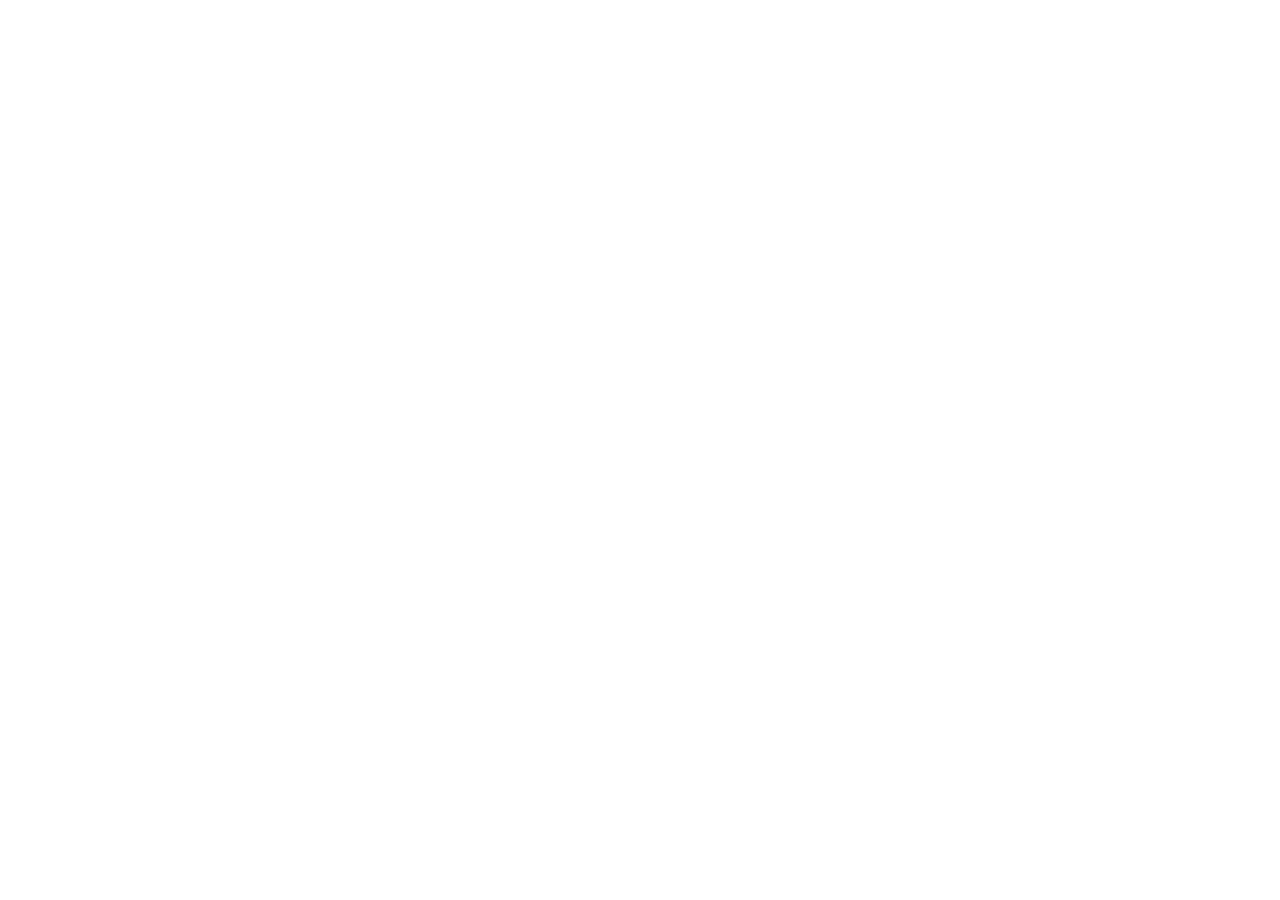
==== index.html @ 1a31834a "preparando global css" ====
<!doctype html>
<html lang="pt-BR">
  <head>
    <link rel="preconnect" href="https://fonts.googleapis.com" />
    <link rel="preconnect" href="https://fonts.gstatic.com" crossorigin />
    <meta charset="UTF-8" />
    <meta name="viewport" content="width=device-width, initial-scale=1.0" />
    <title>Estrelas do amanhã</title>
    <link rel="stylesheet" href="styles/index.css" />
    <link
      href="https://fonts.googleapis.com/css2?family=Archivo:ital,wght@0,100..900;1,100..900&family=Poppins&family=Roboto+Condensed:ital,wght@0,100..900;1,100..900&display=swap"
      rel="stylesheet"
    />
  </head>
  <body>
    
  </body>
</html>
---- styles/index.css ----
@import url(global.css);
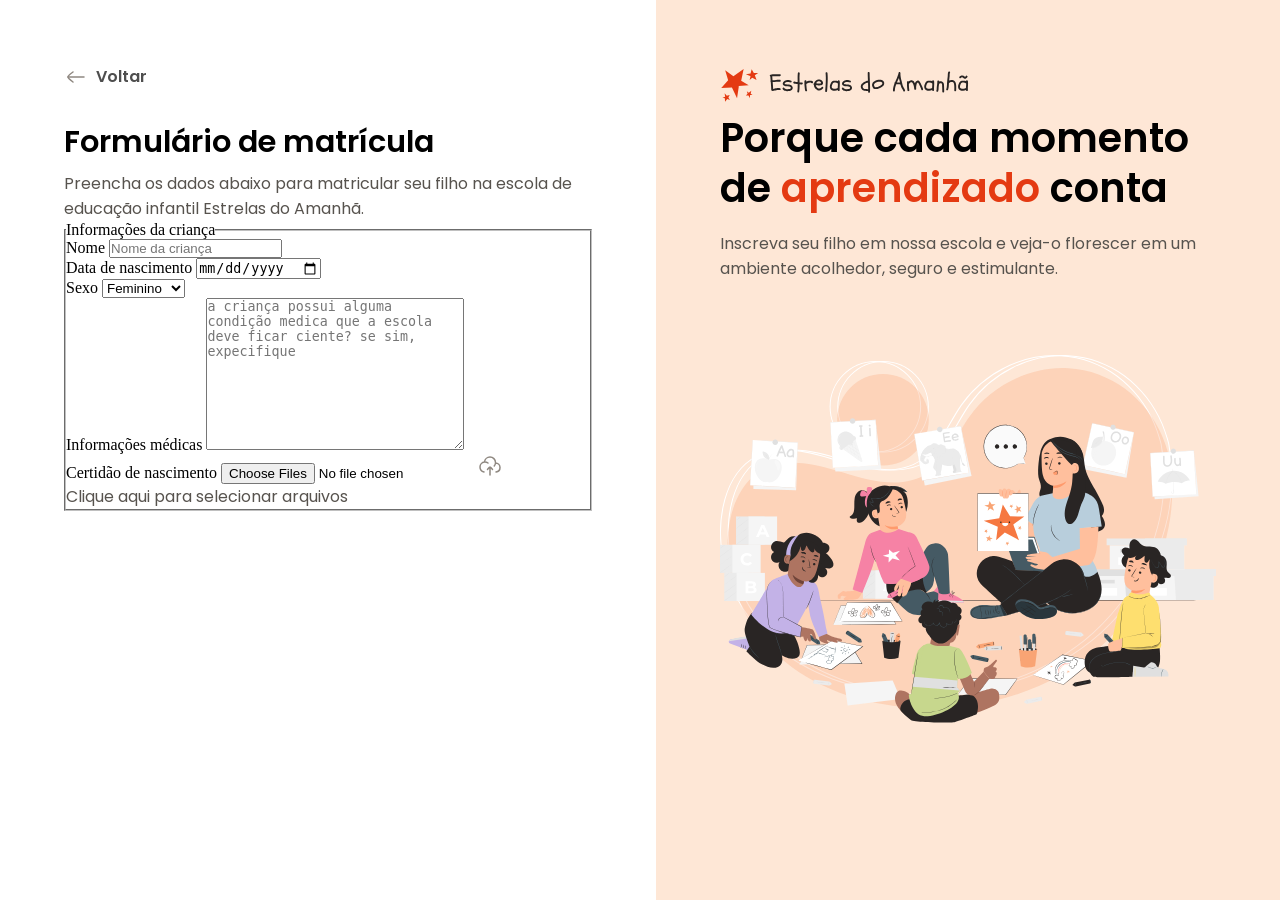
==== commit 5dfe55d1: "Iniciando formulario" ====
--- a/index.html
+++ b/index.html
@@ -13,6 +13,87 @@
     />
   </head>
   <body>
-    
+    <div id="app">
+      <main>
+        <div class="main-container">
+          <div class="back">
+            <img src="pictures/icons/arrow-left-02.svg" alt="" />
+            <span>Voltar</span>
+          </div>
+
+          <h1>Formulário de matrícula</h1>
+          <p>
+            Preencha os dados abaixo para matricular seu filho na escola de
+            educação infantil Estrelas do Amanhã.
+          </p>
+
+          <form action="" method="post" enctype="multipart/form-data">
+            <fieldset>
+              <legend>Informações da criança</legend>
+
+              <div class="input-wrapper">
+                <label for="nome">Nome</label>
+                <input
+                  type="text"
+                  id="nome"
+                  name="nome"
+                  placeholder="Nome da criança"
+                />
+              </div>
+
+              <div class="input-wrapper">
+                <label for="nome">Data de nascimento</label>
+                <input type="date" id="nome" name="nome" lang="pt-BR" />
+              </div>
+
+              <div class="select-wrapper">
+                <label for="nome">Sexo</label>
+                <select name="sexo" id="sexo">
+                  <option value="feminino">Feminino</option>
+                  <option value="masculino">Masculino</option>
+                </select>
+              </div>
+
+              <div class="textarea-wrapper">
+                <label for="nome">Informações médicas</label>
+                <textarea
+                  name="info-medic"
+                  id="info-medic"
+                  maxlength="900"
+                  cols="30"
+                  rows="10"
+                  placeholder="a criança possui alguma condição medica que a escola deve ficar ciente? se sim, expecifique"
+                ></textarea>
+              </div>
+
+              <div class="file-wrapper">
+                <label for="nome">Certidão de nascimento</label>
+                <input type="file" id="nome" name="nome" multiple />
+                <img
+                  src="pictures/icons/cloud-upload.svg"
+                  alt=""
+                  title="Clique aqui para enviar!"
+                />
+                <p>Clique aqui para selecionar arquivos</p>
+              </div>
+            </fieldset>
+          </form>
+        </div>
+      </main>
+
+      <aside>
+        <div class="aside-container">
+          <header>
+            <img src="pictures/logo.svg" alt="" id="logo" />
+            <h2>Porque cada momento de <span>aprendizado</span> conta</h2>
+            <p>
+              Inscreva seu filho em nossa escola e veja-o florescer em um
+              ambiente acolhedor, seguro e estimulante.
+            </p>
+            <img src="pictures/Illustration.svg" alt="" id="Illustration" />
+          </header>
+        </div>
+      </aside>
+    </div>
   </body>
 </html>
--- a/styles/index.css
+++ b/styles/index.css
@@ -1 +1,2 @@
 @import url(global.css);
+@import url(layout.css);
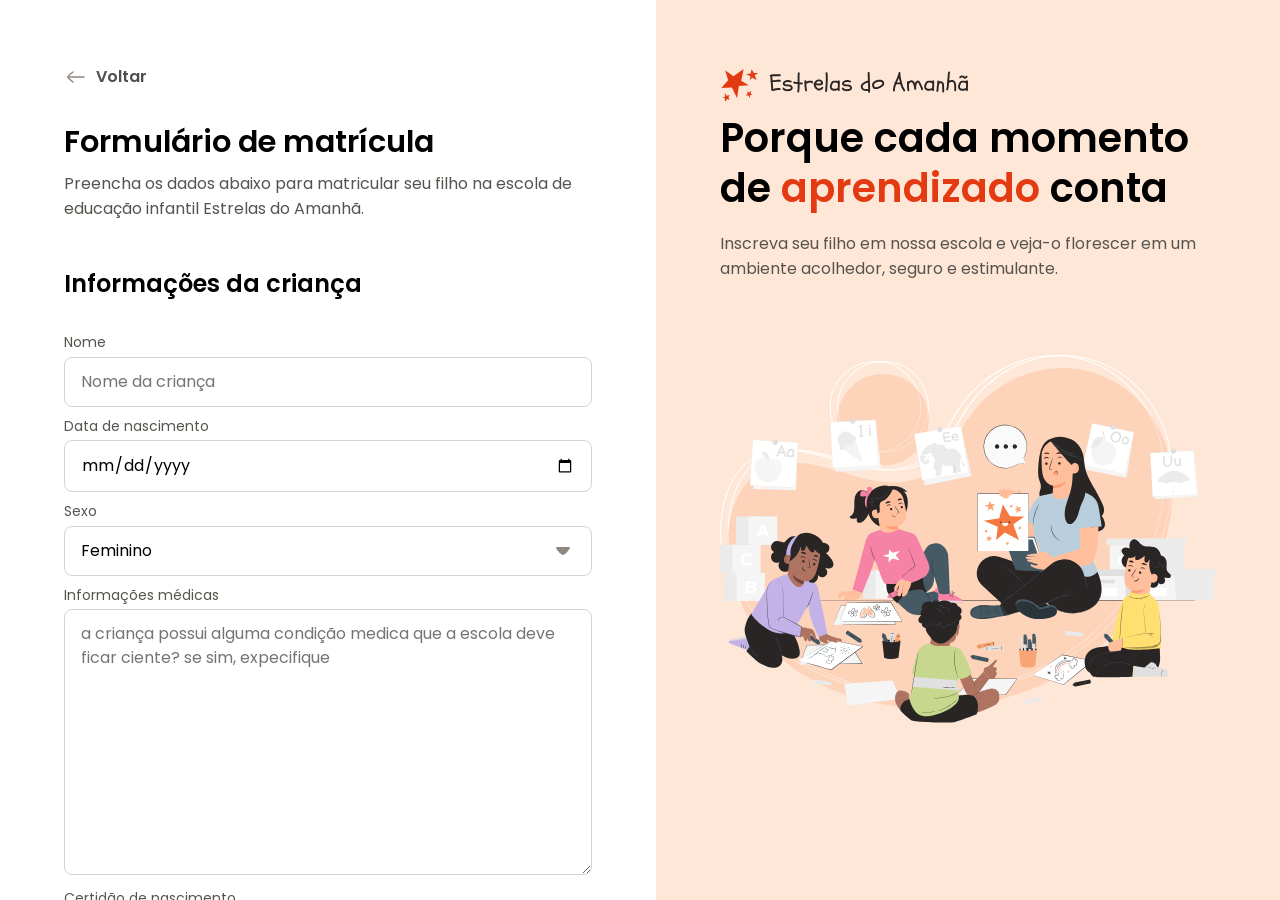
==== commit ad7ec817: "trabalhando na parte de envio de arquivos" ====
--- a/index.html
+++ b/index.html
@@ -68,13 +68,21 @@
 
               <div class="file-wrapper">
                 <label for="nome">Certidão de nascimento</label>
-                <input type="file" id="nome" name="nome" multiple />
-                <img
-                  src="pictures/icons/cloud-upload.svg"
-                  alt=""
-                  title="Clique aqui para enviar!"
-                />
-                <p>Clique aqui para selecionar arquivos</p>
+                <div class="gropzone">
+                  <label
+                    class="upload-css"
+                    for="upload-foto"
+                    title="Clique aqui para enviar!"
+                    >Escolher arquivos</label
+                  >
+                  <input type="file" id="upload-foto" name="nome" multiple />
+                  <img
+                    src="pictures/icons/cloud-upload.svg"
+                    alt=""
+                    title="Clique aqui para enviar!"
+                  />
+                  <p>Clique aqui para selecionar arquivos</p>
+                </div>
               </div>
             </fieldset>
           </form>
--- a/styles/index.css
+++ b/styles/index.css
@@ -1,2 +1,3 @@
 @import url(global.css);
 @import url(layout.css);
+@import url(forms.css);
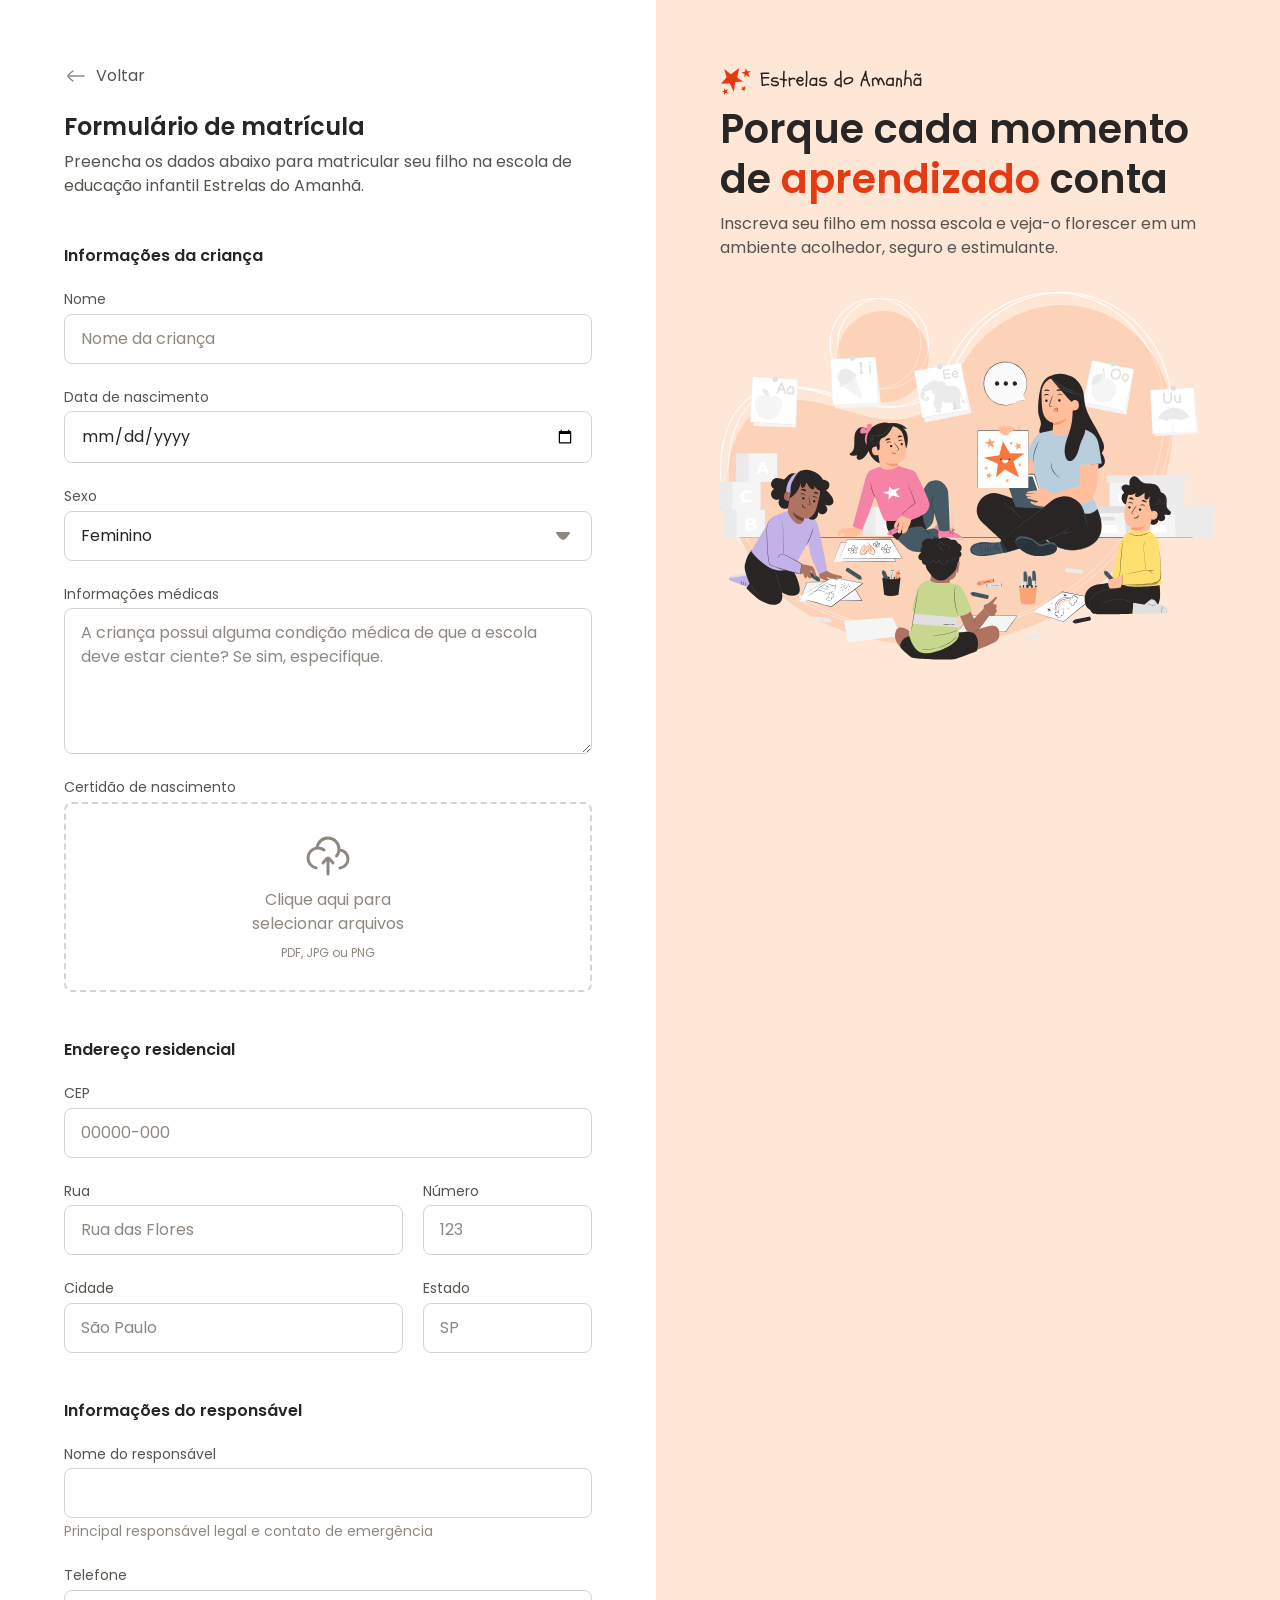
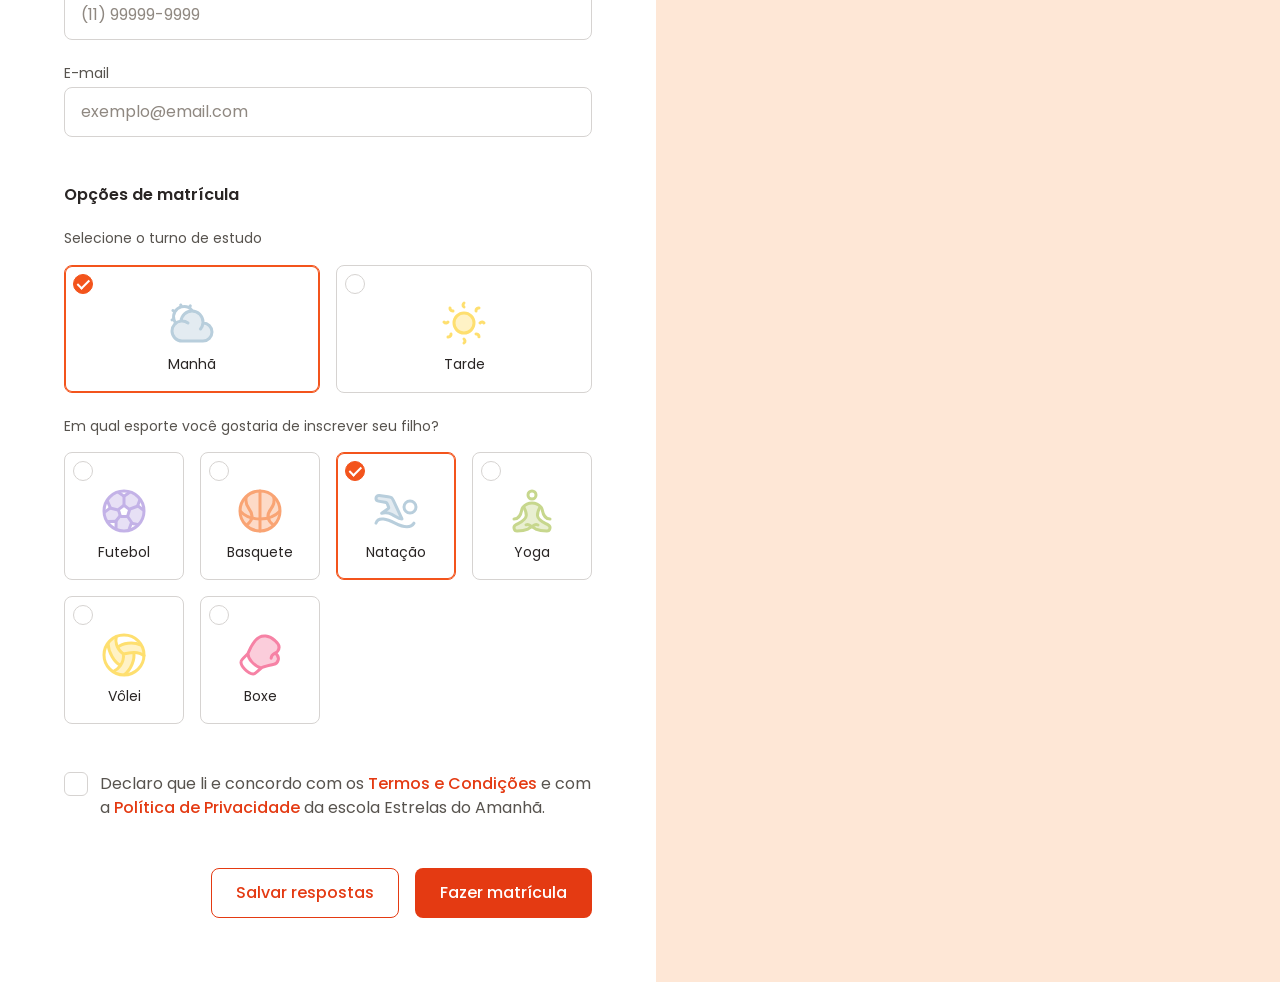
==== commit 6b331a2b: "Conclui formulário de matrícula com opções, termos e layout responsivo" ====
--- a/index.html
+++ b/index.html
@@ -5,21 +5,21 @@
     <link rel="preconnect" href="https://fonts.gstatic.com" crossorigin />
     <meta charset="UTF-8" />
     <meta name="viewport" content="width=device-width, initial-scale=1.0" />
-    <title>Estrelas do amanhã</title>
+    <title>Formulário de matrícula | Estrelas do Amanhã</title>
     <link rel="stylesheet" href="styles/index.css" />
     <link
-      href="https://fonts.googleapis.com/css2?family=Archivo:ital,wght@0,100..900;1,100..900&family=Poppins&family=Roboto+Condensed:ital,wght@0,100..900;1,100..900&display=swap"
+      href="https://fonts.googleapis.com/css2?family=Poppins:wght@400;500;600;700&display=swap"
       rel="stylesheet"
     />
   </head>
   <body>
     <div id="app">
-      <main>
+      <main id="inicio">
         <div class="main-container">
-          <div class="back">
+          <a class="back" href="#apresentacao">
             <img src="pictures/icons/arrow-left-02.svg" alt="" />
             <span>Voltar</span>
-          </div>
+          </a>
 
           <h1>Formulário de matrícula</h1>
           <p>
@@ -27,7 +27,7 @@
             educação infantil Estrelas do Amanhã.
           </p>
 
-          <form action="" method="post" enctype="multipart/form-data">
+          <form id="formulario-matricula" action="" method="post" enctype="multipart/form-data">
             <fieldset>
               <legend>Informações da criança</legend>
 
@@ -38,16 +38,18 @@
                   id="nome"
                   name="nome"
                   placeholder="Nome da criança"
+                  autocomplete="off"
+                  required
                 />
               </div>
 
               <div class="input-wrapper">
-                <label for="nome">Data de nascimento</label>
-                <input type="date" id="nome" name="nome" lang="pt-BR" />
+                <label for="nascimento">Data de nascimento</label>
+                <input type="date" id="nascimento" name="nascimento" required />
               </div>
 
               <div class="select-wrapper">
-                <label for="nome">Sexo</label>
+                <label for="sexo">Sexo</label>
                 <select name="sexo" id="sexo">
                   <option value="feminino">Feminino</option>
                   <option value="masculino">Masculino</option>
@@ -55,53 +57,251 @@
               </div>
 
               <div class="textarea-wrapper">
-                <label for="nome">Informações médicas</label>
+                <label for="info-medic">Informações médicas</label>
                 <textarea
                   name="info-medic"
                   id="info-medic"
                   maxlength="900"
                   cols="30"
-                  rows="10"
-                  placeholder="a criança possui alguma condição medica que a escola deve ficar ciente? se sim, expecifique"
+                  rows="5"
+                  placeholder="A criança possui alguma condição médica de que a escola deve estar ciente? Se sim, especifique."
                 ></textarea>
               </div>
 
               <div class="file-wrapper">
-                <label for="nome">Certidão de nascimento</label>
+                <label for="upload-foto">Certidão de nascimento</label>
                 <div class="gropzone">
-                  <label
-                    class="upload-css"
-                    for="upload-foto"
-                    title="Clique aqui para enviar!"
-                    >Escolher arquivos</label
-                  >
-                  <input type="file" id="upload-foto" name="nome" multiple />
-                  <img
-                    src="pictures/icons/cloud-upload.svg"
-                    alt=""
-                    title="Clique aqui para enviar!"
+                  <input type="file" id="upload-foto" name="certidao" accept=".pdf,.jpg,.jpeg,.png" multiple aria-describedby="upload-ajuda arquivos-selecionados" />
+                  <img src="pictures/icons/cloud-upload.svg" alt="" width="48" height="48" />
+                  <p>Clique aqui para<br />selecionar arquivos</p>
+                  <small id="upload-ajuda">PDF, JPG ou PNG</small>
+                </div>
+                <small id="arquivos-selecionados" role="status"></small>
+              </div>
+            </fieldset>
+
+            <fieldset class="addres">
+              <legend>Endereço residencial</legend>
+              <div class="input-wrapper">
+                <label for="cep">CEP</label>
+                <input type="text" id="cep" name="cep" inputmode="numeric" autocomplete="postal-code" placeholder="00000-000" pattern="[0-9]{5}-?[0-9]{3}" title="Informe oito números, com ou sem hífen." required />
+              </div>
+
+              <div class="flex">
+                <div class="input-wrapper">
+                  <label for="rua">Rua</label>
+                  <input
+                    type="text"
+                    id="rua"
+                    name="rua"
+                    placeholder="Rua das Flores"
+                    autocomplete="address-line1"
+                    required
                   />
-                  <p>Clique aqui para selecionar arquivos</p>
-                </div>
-              </div>
+                </div>
+
+                <div class="input-wrapper">
+                  <label for="numero">Número</label>
+                  <input type="text" id="numero" name="numero" placeholder="123" required />
+                </div>
+              </div>
+              <div class="flex">
+                <div class="input-wrapper">
+                  <label for="cidade">Cidade</label>
+                  <input
+                    type="text"
+                    id="cidade"
+                    name="cidade"
+                    placeholder="São Paulo"
+                    autocomplete="address-level2"
+                    required
+                  />
+                </div>
+
+                <div class="input-wrapper">
+                  <label for="estado">Estado</label>
+                  <input type="text" id="estado" name="estado" autocomplete="address-level1" placeholder="SP" maxlength="2" pattern="[A-Za-z]{2}" title="Informe a sigla do estado com duas letras." required />
+                </div>
+              </div>
+
             </fieldset>
+
+            <fieldset class="guardian">
+              <legend>Informações do responsável</legend>
+
+              <div class="input-wrapper">
+                <label for="guardian">Nome do responsável</label>
+                <input type="text" name="responsavel" id="guardian" autocomplete="name" aria-describedby="responsavel-ajuda" required />
+                <small id="responsavel-ajuda"
+                  >Principal responsável legal e contato de emergência</small
+                >
+              </div>
+
+              <div class="input-wrapper">
+                <label for="telefone">Telefone</label>
+                <input type="tel" name="telefone" id="telefone" autocomplete="tel" placeholder="(11) 99999-9999" pattern="\+?[0-9\(\) .\-]{10,20}" title="Informe um telefone com DDD." required />
+              </div>
+
+              <div class="input-wrapper">
+                <label for="email">E-mail</label>
+                <input type="email" name="email" id="email" autocomplete="email" placeholder="exemplo@email.com" aria-describedby="email-erro" required />
+                <div class="error" id="email-erro">
+                  <img src="pictures/icons/alert-circle.svg" alt="" />
+                  <span>Insira um e-mail válido</span>
+                </div>
+              </div>
+            </fieldset>
+
+            <fieldset class="enroll-options">
+              <legend>Opções de matrícula</legend>
+
+              <fieldset class="option-group">
+                <legend>Selecione o turno de estudo</legend>
+                <div class="radio-wrapper shifts">
+                  <label class="radio-inner" for="morning">
+                    <input type="radio" name="turno" id="morning" value="manha" checked required />
+                    <span class="radio-image" aria-hidden="true"></span>
+                    <img src="pictures/icons/sun-cloud-02.svg" alt="" width="48" height="48" />
+                    <span>Manhã</span>
+                  </label>
+                  <label class="radio-inner" for="afternoon">
+                    <input type="radio" name="turno" id="afternoon" value="tarde" />
+                    <span class="radio-image" aria-hidden="true"></span>
+                    <img src="pictures/icons/sun-02.svg" alt="" width="48" height="48" />
+                    <span>Tarde</span>
+                  </label>
+                </div>
+              </fieldset>
+
+              <fieldset class="option-group">
+                <legend>Em qual esporte você gostaria de inscrever seu filho?</legend>
+                <div class="radio-wrapper sports">
+                  <label class="radio-inner" for="football">
+                    <input type="radio" name="esporte" id="football" value="futebol" required />
+                    <span class="radio-image" aria-hidden="true"></span>
+                    <img src="pictures/icons/football.svg" alt="" width="48" height="48" />
+                    <span>Futebol</span>
+                  </label>
+                  <label class="radio-inner" for="basketball">
+                    <input type="radio" name="esporte" id="basketball" value="basquete" />
+                    <span class="radio-image" aria-hidden="true"></span>
+                    <img src="pictures/icons/basketball-02.svg" alt="" width="48" height="48" />
+                    <span>Basquete</span>
+                  </label>
+                  <label class="radio-inner" for="swimming">
+                    <input type="radio" name="esporte" id="swimming" value="natacao" checked />
+                    <span class="radio-image" aria-hidden="true"></span>
+                    <img src="pictures/icons/swimming.svg" alt="" width="48" height="48" />
+                    <span>Natação</span>
+                  </label>
+                  <label class="radio-inner" for="yoga">
+                    <input type="radio" name="esporte" id="yoga" value="yoga" />
+                    <span class="radio-image" aria-hidden="true"></span>
+                    <img src="pictures/icons/yoga-02.svg" alt="" width="48" height="48" />
+                    <span>Yoga</span>
+                  </label>
+                  <label class="radio-inner" for="volleyball">
+                    <input type="radio" name="esporte" id="volleyball" value="volei" />
+                    <span class="radio-image" aria-hidden="true"></span>
+                    <img src="pictures/icons/volleyball.svg" alt="" width="48" height="48" />
+                    <span>Vôlei</span>
+                  </label>
+                  <label class="radio-inner" for="boxing">
+                    <input type="radio" name="esporte" id="boxing" value="boxe" />
+                    <span class="radio-image" aria-hidden="true"></span>
+                    <img src="pictures/icons/boxing-glove-01.svg" alt="" width="48" height="48" />
+                    <span>Boxe</span>
+                  </label>
+                </div>
+              </fieldset>
+            </fieldset>
+
+            <div class="terms-wrapper">
+              <input type="checkbox" id="termos" name="termos" required />
+              <span class="checkbox-image" aria-hidden="true"></span>
+              <label for="termos">Declaro que li e concordo com os <a href="#termos-dialog" data-dialog="termos-dialog">Termos e Condições</a> e com a <a href="#privacidade-dialog" data-dialog="privacidade-dialog">Política de Privacidade</a> da escola Estrelas do Amanhã.</label>
+            </div>
+
+            <div class="actions-wrapper">
+              <button class="button-secondary" type="button" id="salvar-respostas">Salvar respostas</button>
+              <button class="button-primary" type="submit" id="fazer-matricula" disabled>Fazer matrícula</button>
+            </div>
+            <p class="form-status" id="form-status" role="status" tabindex="-1"></p>
+            <noscript><p class="demo-note">Projeto demonstrativo. Ative o JavaScript para salvar um rascunho ou simular a matrícula; os dados não são enviados a uma escola.</p></noscript>
           </form>
         </div>
       </main>
 
-      <aside>
+      <aside id="apresentacao" aria-labelledby="titulo-apresentacao" tabindex="-1">
         <div class="aside-container">
           <header>
-            <img src="pictures/logo.svg" alt="" id="logo" />
-            <h2>Porque cada momento de <span>aprendizado</span> conta</h2>
+            <img src="pictures/logo.svg" alt="Estrelas do Amanhã" id="logo" />
+            <h2 id="titulo-apresentacao">Porque cada momento de <span>aprendizado</span> conta</h2>
             <p>
               Inscreva seu filho em nossa escola e veja-o florescer em um
               ambiente acolhedor, seguro e estimulante.
             </p>
-            <img src="pictures/Illustration.svg" alt="" id="Illustration" />
           </header>
+          <img src="pictures/Illustration.svg" alt="Professora e crianças em uma sala de aula." id="Illustration" width="496" height="368" />
         </div>
       </aside>
     </div>
+    <dialog id="termos-dialog" aria-labelledby="titulo-termos">
+      <h2 id="titulo-termos">Termos e Condições</h2>
+      <p>Este é um projeto de estudo de frontend. O preenchimento serve apenas para demonstração e não realiza uma matrícula em uma escola.</p>
+      <p>Utilize somente dados fictícios. Os termos de uma escola real precisariam ser definidos antes de disponibilizar este formulário para uso real.</p>
+      <form method="dialog"><button class="button-primary">Fechar</button></form>
+    </dialog>
+    <dialog id="privacidade-dialog" aria-labelledby="titulo-privacidade">
+      <h2 id="titulo-privacidade">Política de Privacidade</h2>
+      <p>Esta demonstração não envia os dados do formulário nem os arquivos selecionados para um servidor. Ao salvar respostas, um rascunho é baixado apenas no seu dispositivo.</p>
+      <p>O rascunho contém os campos preenchidos, mas não inclui os anexos. Use dados fictícios e evite inserir informações pessoais ou médicas reais.</p>
+      <form method="dialog"><button class="button-primary">Fechar</button></form>
+    </dialog>
+
+    <script>
+      // Interações locais da demonstração: não há backend ou envio de matrícula.
+      const formulario = document.querySelector("#formulario-matricula");
+      const aviso = document.querySelector("#form-status");
+      const nascimento = document.querySelector("#nascimento");
+      const hoje = new Date();
+      nascimento.max = `${hoje.getFullYear()}-${String(hoje.getMonth() + 1).padStart(2, "0")}-${String(hoje.getDate()).padStart(2, "0")}`;
+
+      document.querySelector("#upload-foto").addEventListener("change", (evento) => {
+        document.querySelector("#arquivos-selecionados").textContent =
+          Array.from(evento.target.files, (arquivo) => arquivo.name).join(", ");
+      });
+
+      document.querySelectorAll("[data-dialog]").forEach((link) => {
+        link.addEventListener("click", (evento) => {
+          evento.preventDefault();
+          document.getElementById(link.dataset.dialog).showModal();
+        });
+      });
+
+      document.querySelector("#salvar-respostas").addEventListener("click", () => {
+        const respostas = {};
+        new FormData(formulario).forEach((valor, nome) => {
+          if (!(valor instanceof File)) respostas[nome] = valor;
+        });
+        const arquivo = new Blob([JSON.stringify(respostas, null, 2)], { type: "application/json" });
+        const endereco = URL.createObjectURL(arquivo);
+        const link = document.createElement("a");
+        link.href = endereco;
+        link.download = "matricula-rascunho.json";
+        document.body.append(link);
+        link.click();
+        link.remove();
+        setTimeout(() => URL.revokeObjectURL(endereco), 1000);
+        aviso.textContent = "Rascunho baixado no seu dispositivo, sem os anexos. Nenhum dado foi enviado.";
+      });
+
+      formulario.addEventListener("submit", (evento) => {
+        evento.preventDefault();
+        aviso.textContent = "Formulário validado! Esta é uma demonstração: nenhuma matrícula foi enviada e os dados continuam nesta página.";
+        aviso.focus();
+      });
+      document.querySelector("#fazer-matricula").disabled = false;
+    </script>
   </body>
 </html>
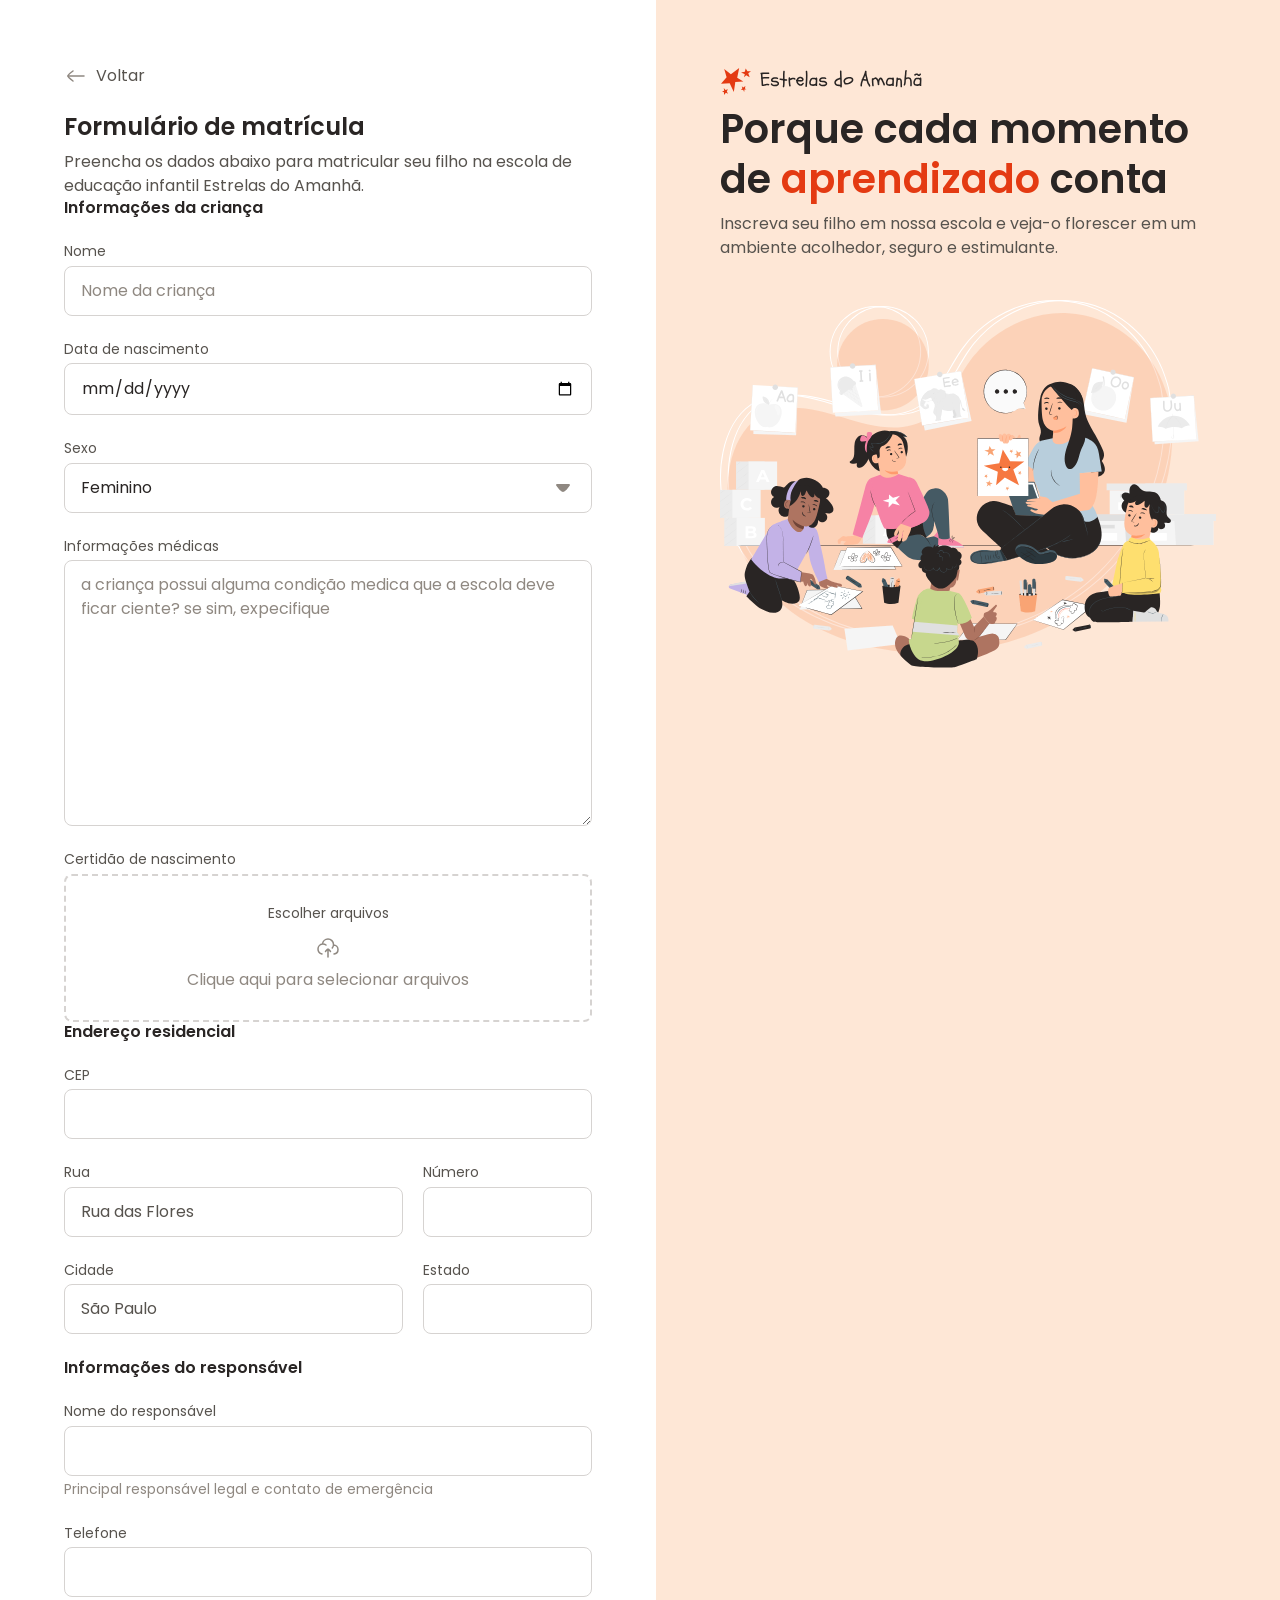
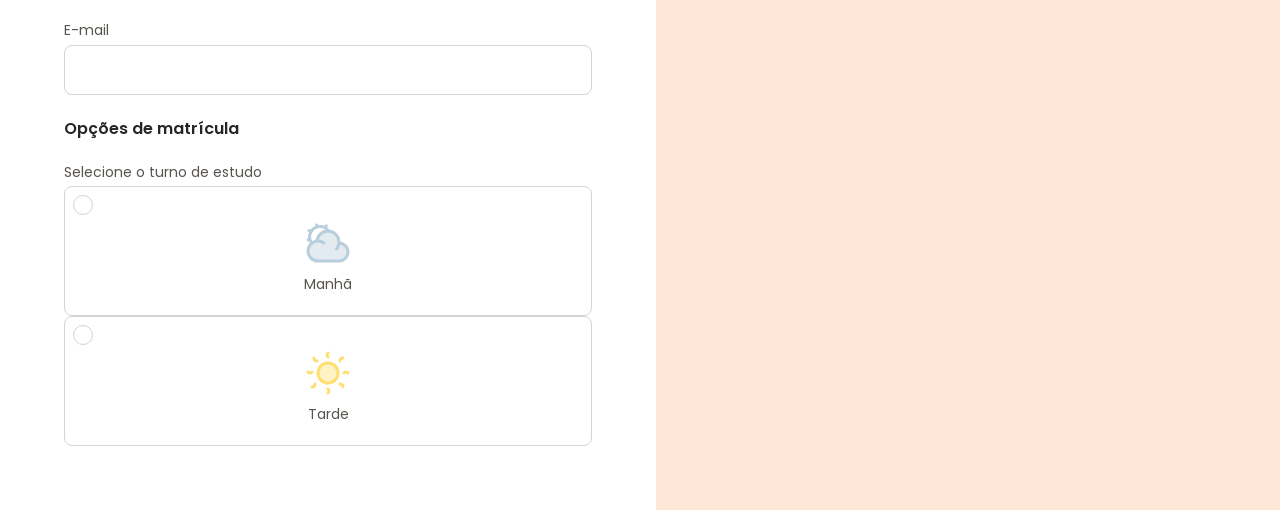
==== commit 6ab79d41: "Update index.html" ====
--- a/index.html
+++ b/index.html
@@ -5,21 +5,21 @@
     <link rel="preconnect" href="https://fonts.gstatic.com" crossorigin />
     <meta charset="UTF-8" />
     <meta name="viewport" content="width=device-width, initial-scale=1.0" />
-    <title>Formulário de matrícula | Estrelas do Amanhã</title>
+    <title>Estrelas do amanhã</title>
     <link rel="stylesheet" href="styles/index.css" />
     <link
-      href="https://fonts.googleapis.com/css2?family=Poppins:wght@400;500;600;700&display=swap"
+      href="https://fonts.googleapis.com/css2?family=Archivo:ital,wght@0,100..900;1,100..900&family=Poppins&family=Roboto+Condensed:ital,wght@0,100..900;1,100..900&display=swap"
       rel="stylesheet"
     />
   </head>
   <body>
     <div id="app">
-      <main id="inicio">
+      <main>
         <div class="main-container">
-          <a class="back" href="#apresentacao">
+          <div class="back">
             <img src="pictures/icons/arrow-left-02.svg" alt="" />
             <span>Voltar</span>
-          </a>
+          </div>
 
           <h1>Formulário de matrícula</h1>
           <p>
@@ -27,7 +27,7 @@
             educação infantil Estrelas do Amanhã.
           </p>
 
-          <form id="formulario-matricula" action="" method="post" enctype="multipart/form-data">
+          <form action="" method="post" enctype="multipart/form-data">
             <fieldset>
               <legend>Informações da criança</legend>
 
@@ -38,18 +38,16 @@
                   id="nome"
                   name="nome"
                   placeholder="Nome da criança"
-                  autocomplete="off"
-                  required
                 />
               </div>
 
               <div class="input-wrapper">
-                <label for="nascimento">Data de nascimento</label>
-                <input type="date" id="nascimento" name="nascimento" required />
+                <label for="nome">Data de nascimento</label>
+                <input type="date" id="nome" name="nome" lang="pt-BR" />
               </div>
 
               <div class="select-wrapper">
-                <label for="sexo">Sexo</label>
+                <label for="nome">Sexo</label>
                 <select name="sexo" id="sexo">
                   <option value="feminino">Feminino</option>
                   <option value="masculino">Masculino</option>
@@ -57,26 +55,34 @@
               </div>
 
               <div class="textarea-wrapper">
-                <label for="info-medic">Informações médicas</label>
+                <label for="nome">Informações médicas</label>
                 <textarea
                   name="info-medic"
                   id="info-medic"
                   maxlength="900"
                   cols="30"
-                  rows="5"
-                  placeholder="A criança possui alguma condição médica de que a escola deve estar ciente? Se sim, especifique."
+                  rows="10"
+                  placeholder="a criança possui alguma condição medica que a escola deve ficar ciente? se sim, expecifique"
                 ></textarea>
               </div>
 
               <div class="file-wrapper">
-                <label for="upload-foto">Certidão de nascimento</label>
+                <label for="nome">Certidão de nascimento</label>
                 <div class="gropzone">
-                  <input type="file" id="upload-foto" name="certidao" accept=".pdf,.jpg,.jpeg,.png" multiple aria-describedby="upload-ajuda arquivos-selecionados" />
-                  <img src="pictures/icons/cloud-upload.svg" alt="" width="48" height="48" />
-                  <p>Clique aqui para<br />selecionar arquivos</p>
-                  <small id="upload-ajuda">PDF, JPG ou PNG</small>
-                </div>
-                <small id="arquivos-selecionados" role="status"></small>
+                  <label
+                    class="upload-css"
+                    for="upload-foto"
+                    title="Clique aqui para enviar!"
+                    >Escolher arquivos</label
+                  >
+                  <input type="file" id="upload-foto" name="nome" multiple />
+                  <img
+                    src="pictures/icons/cloud-upload.svg"
+                    alt=""
+                    title="Clique aqui para enviar!"
+                  />
+                  <p>Clique aqui para selecionar arquivos</p>
+                </div>
               </div>
             </fieldset>
 
@@ -84,224 +90,112 @@
               <legend>Endereço residencial</legend>
               <div class="input-wrapper">
                 <label for="cep">CEP</label>
-                <input type="text" id="cep" name="cep" inputmode="numeric" autocomplete="postal-code" placeholder="00000-000" pattern="[0-9]{5}-?[0-9]{3}" title="Informe oito números, com ou sem hífen." required />
-              </div>
-
-              <div class="flex">
-                <div class="input-wrapper">
-                  <label for="rua">Rua</label>
+                <input type="text" id="cep" name="cep" />
+              </div>
+
+              <div class="flex flex-1">
+                <div class="input-wrapper">
+                  <label for="cidade">Rua</label>
                   <input
                     type="text"
-                    id="rua"
-                    name="rua"
-                    placeholder="Rua das Flores"
-                    autocomplete="address-line1"
-                    required
+                    id="cidade"
+                    name="cidade"
+                    value="Rua das Flores"
+                    disabled
                   />
                 </div>
 
                 <div class="input-wrapper">
                   <label for="numero">Número</label>
-                  <input type="text" id="numero" name="numero" placeholder="123" required />
-                </div>
-              </div>
-              <div class="flex">
+                  <input type="text" id="numero" name="numero" />
+                </div>
+              </div>
+              <div class="flex flex-2">
                 <div class="input-wrapper">
                   <label for="cidade">Cidade</label>
                   <input
                     type="text"
                     id="cidade"
                     name="cidade"
-                    placeholder="São Paulo"
-                    autocomplete="address-level2"
-                    required
+                    value="São Paulo"
+                    disabled
                   />
                 </div>
 
                 <div class="input-wrapper">
                   <label for="estado">Estado</label>
-                  <input type="text" id="estado" name="estado" autocomplete="address-level1" placeholder="SP" maxlength="2" pattern="[A-Za-z]{2}" title="Informe a sigla do estado com duas letras." required />
-                </div>
-              </div>
-
-            </fieldset>
-
-            <fieldset class="guardian">
-              <legend>Informações do responsável</legend>
-
-              <div class="input-wrapper">
-                <label for="guardian">Nome do responsável</label>
-                <input type="text" name="responsavel" id="guardian" autocomplete="name" aria-describedby="responsavel-ajuda" required />
-                <small id="responsavel-ajuda"
-                  >Principal responsável legal e contato de emergência</small
-                >
-              </div>
-
-              <div class="input-wrapper">
-                <label for="telefone">Telefone</label>
-                <input type="tel" name="telefone" id="telefone" autocomplete="tel" placeholder="(11) 99999-9999" pattern="\+?[0-9\(\) .\-]{10,20}" title="Informe um telefone com DDD." required />
-              </div>
-
-              <div class="input-wrapper">
-                <label for="email">E-mail</label>
-                <input type="email" name="email" id="email" autocomplete="email" placeholder="exemplo@email.com" aria-describedby="email-erro" required />
-                <div class="error" id="email-erro">
-                  <img src="pictures/icons/alert-circle.svg" alt="" />
-                  <span>Insira um e-mail válido</span>
-                </div>
-              </div>
-            </fieldset>
-
-            <fieldset class="enroll-options">
-              <legend>Opções de matrícula</legend>
-
-              <fieldset class="option-group">
-                <legend>Selecione o turno de estudo</legend>
-                <div class="radio-wrapper shifts">
-                  <label class="radio-inner" for="morning">
-                    <input type="radio" name="turno" id="morning" value="manha" checked required />
-                    <span class="radio-image" aria-hidden="true"></span>
-                    <img src="pictures/icons/sun-cloud-02.svg" alt="" width="48" height="48" />
-                    <span>Manhã</span>
-                  </label>
-                  <label class="radio-inner" for="afternoon">
-                    <input type="radio" name="turno" id="afternoon" value="tarde" />
-                    <span class="radio-image" aria-hidden="true"></span>
-                    <img src="pictures/icons/sun-02.svg" alt="" width="48" height="48" />
-                    <span>Tarde</span>
-                  </label>
+                  <input type="text" id="estado" name="estado" />
+                </div>
+              </div>
+
+              <fieldset class="guardian">
+                <legend>Informações do responsável</legend>
+
+                <div class="input-wrapper">
+                  <label for="guardian">Nome do responsável</label>
+                  <input type="text" name="guardian" id="guardian" />
+                  <small
+                    >Principal responsável legal e contato de emergência</small
+                  >
+                </div>
+
+                <div class="input-wrapper">
+                  <label for="telfone">Telefone</label>
+                  <input type="tel" name="telfone" id="telfone" required />
+                </div>
+
+                <div class="input-wrapper">
+                  <label for="email">E-mail</label>
+                  <input type="email" name="email" id="email" required />
+                  <div class="error">
+                    <img src="pictures/icons/alert-circle.svg" alt="" />
+                    <span>Insira um e-mail válido</span>
+                  </div>
                 </div>
               </fieldset>
 
-              <fieldset class="option-group">
-                <legend>Em qual esporte você gostaria de inscrever seu filho?</legend>
-                <div class="radio-wrapper sports">
-                  <label class="radio-inner" for="football">
-                    <input type="radio" name="esporte" id="football" value="futebol" required />
-                    <span class="radio-image" aria-hidden="true"></span>
-                    <img src="pictures/icons/football.svg" alt="" width="48" height="48" />
-                    <span>Futebol</span>
-                  </label>
-                  <label class="radio-inner" for="basketball">
-                    <input type="radio" name="esporte" id="basketball" value="basquete" />
-                    <span class="radio-image" aria-hidden="true"></span>
-                    <img src="pictures/icons/basketball-02.svg" alt="" width="48" height="48" />
-                    <span>Basquete</span>
-                  </label>
-                  <label class="radio-inner" for="swimming">
-                    <input type="radio" name="esporte" id="swimming" value="natacao" checked />
-                    <span class="radio-image" aria-hidden="true"></span>
-                    <img src="pictures/icons/swimming.svg" alt="" width="48" height="48" />
-                    <span>Natação</span>
-                  </label>
-                  <label class="radio-inner" for="yoga">
-                    <input type="radio" name="esporte" id="yoga" value="yoga" />
-                    <span class="radio-image" aria-hidden="true"></span>
-                    <img src="pictures/icons/yoga-02.svg" alt="" width="48" height="48" />
-                    <span>Yoga</span>
-                  </label>
-                  <label class="radio-inner" for="volleyball">
-                    <input type="radio" name="esporte" id="volleyball" value="volei" />
-                    <span class="radio-image" aria-hidden="true"></span>
-                    <img src="pictures/icons/volleyball.svg" alt="" width="48" height="48" />
-                    <span>Vôlei</span>
-                  </label>
-                  <label class="radio-inner" for="boxing">
-                    <input type="radio" name="esporte" id="boxing" value="boxe" />
-                    <span class="radio-image" aria-hidden="true"></span>
-                    <img src="pictures/icons/boxing-glove-01.svg" alt="" width="48" height="48" />
-                    <span>Boxe</span>
-                  </label>
+              <fieldset class="enroll-options">
+                <legend>Opções de matrícula</legend>
+
+                <div class="input-wrapper">
+                  <label>Selecione o turno de estudo</label>
+
+                  <div class="radio-wrapper">
+                    <div class="radio-inner">
+                      <div class="radio-image"></div>
+                      <input type="radio" name="study-shift" id="morning" value="morning">
+                      <img src="pictures/icons/sun-cloud-02.svg" alt="">
+                      <label for="morning">Manhã</label>
+                    </div>
+                  </div>
+                      <div class="radio-wrapper">
+                        <div class="radio-inner">
+                          <div class="radio-image"></div>
+                          <input type="radio" name="study-shift" id="evening" value="evening">
+                          <img src="pictures/icons/sun-02.svg" alt="">
+                          <label for="evening">Tarde</label>
+                        </div>
+                      </div>
                 </div>
               </fieldset>
             </fieldset>
-
-            <div class="terms-wrapper">
-              <input type="checkbox" id="termos" name="termos" required />
-              <span class="checkbox-image" aria-hidden="true"></span>
-              <label for="termos">Declaro que li e concordo com os <a href="#termos-dialog" data-dialog="termos-dialog">Termos e Condições</a> e com a <a href="#privacidade-dialog" data-dialog="privacidade-dialog">Política de Privacidade</a> da escola Estrelas do Amanhã.</label>
-            </div>
-
-            <div class="actions-wrapper">
-              <button class="button-secondary" type="button" id="salvar-respostas">Salvar respostas</button>
-              <button class="button-primary" type="submit" id="fazer-matricula" disabled>Fazer matrícula</button>
-            </div>
-            <p class="form-status" id="form-status" role="status" tabindex="-1"></p>
-            <noscript><p class="demo-note">Projeto demonstrativo. Ative o JavaScript para salvar um rascunho ou simular a matrícula; os dados não são enviados a uma escola.</p></noscript>
           </form>
         </div>
       </main>
 
-      <aside id="apresentacao" aria-labelledby="titulo-apresentacao" tabindex="-1">
+      <aside>
         <div class="aside-container">
           <header>
-            <img src="pictures/logo.svg" alt="Estrelas do Amanhã" id="logo" />
-            <h2 id="titulo-apresentacao">Porque cada momento de <span>aprendizado</span> conta</h2>
+            <img src="pictures/logo.svg" alt="" id="logo" />
+            <h2>Porque cada momento de <span>aprendizado</span> conta</h2>
             <p>
               Inscreva seu filho em nossa escola e veja-o florescer em um
               ambiente acolhedor, seguro e estimulante.
             </p>
+            <img src="pictures/Illustration.svg" alt="" id="Illustration" />
           </header>
-          <img src="pictures/Illustration.svg" alt="Professora e crianças em uma sala de aula." id="Illustration" width="496" height="368" />
         </div>
       </aside>
     </div>
-    <dialog id="termos-dialog" aria-labelledby="titulo-termos">
-      <h2 id="titulo-termos">Termos e Condições</h2>
-      <p>Este é um projeto de estudo de frontend. O preenchimento serve apenas para demonstração e não realiza uma matrícula em uma escola.</p>
-      <p>Utilize somente dados fictícios. Os termos de uma escola real precisariam ser definidos antes de disponibilizar este formulário para uso real.</p>
-      <form method="dialog"><button class="button-primary">Fechar</button></form>
-    </dialog>
-    <dialog id="privacidade-dialog" aria-labelledby="titulo-privacidade">
-      <h2 id="titulo-privacidade">Política de Privacidade</h2>
-      <p>Esta demonstração não envia os dados do formulário nem os arquivos selecionados para um servidor. Ao salvar respostas, um rascunho é baixado apenas no seu dispositivo.</p>
-      <p>O rascunho contém os campos preenchidos, mas não inclui os anexos. Use dados fictícios e evite inserir informações pessoais ou médicas reais.</p>
-      <form method="dialog"><button class="button-primary">Fechar</button></form>
-    </dialog>
-
-    <script>
-      // Interações locais da demonstração: não há backend ou envio de matrícula.
-      const formulario = document.querySelector("#formulario-matricula");
-      const aviso = document.querySelector("#form-status");
-      const nascimento = document.querySelector("#nascimento");
-      const hoje = new Date();
-      nascimento.max = `${hoje.getFullYear()}-${String(hoje.getMonth() + 1).padStart(2, "0")}-${String(hoje.getDate()).padStart(2, "0")}`;
-
-      document.querySelector("#upload-foto").addEventListener("change", (evento) => {
-        document.querySelector("#arquivos-selecionados").textContent =
-          Array.from(evento.target.files, (arquivo) => arquivo.name).join(", ");
-      });
-
-      document.querySelectorAll("[data-dialog]").forEach((link) => {
-        link.addEventListener("click", (evento) => {
-          evento.preventDefault();
-          document.getElementById(link.dataset.dialog).showModal();
-        });
-      });
-
-      document.querySelector("#salvar-respostas").addEventListener("click", () => {
-        const respostas = {};
-        new FormData(formulario).forEach((valor, nome) => {
-          if (!(valor instanceof File)) respostas[nome] = valor;
-        });
-        const arquivo = new Blob([JSON.stringify(respostas, null, 2)], { type: "application/json" });
-        const endereco = URL.createObjectURL(arquivo);
-        const link = document.createElement("a");
-        link.href = endereco;
-        link.download = "matricula-rascunho.json";
-        document.body.append(link);
-        link.click();
-        link.remove();
-        setTimeout(() => URL.revokeObjectURL(endereco), 1000);
-        aviso.textContent = "Rascunho baixado no seu dispositivo, sem os anexos. Nenhum dado foi enviado.";
-      });
-
-      formulario.addEventListener("submit", (evento) => {
-        evento.preventDefault();
-        aviso.textContent = "Formulário validado! Esta é uma demonstração: nenhuma matrícula foi enviada e os dados continuam nesta página.";
-        aviso.focus();
-      });
-      document.querySelector("#fazer-matricula").disabled = false;
-    </script>
   </body>
 </html>
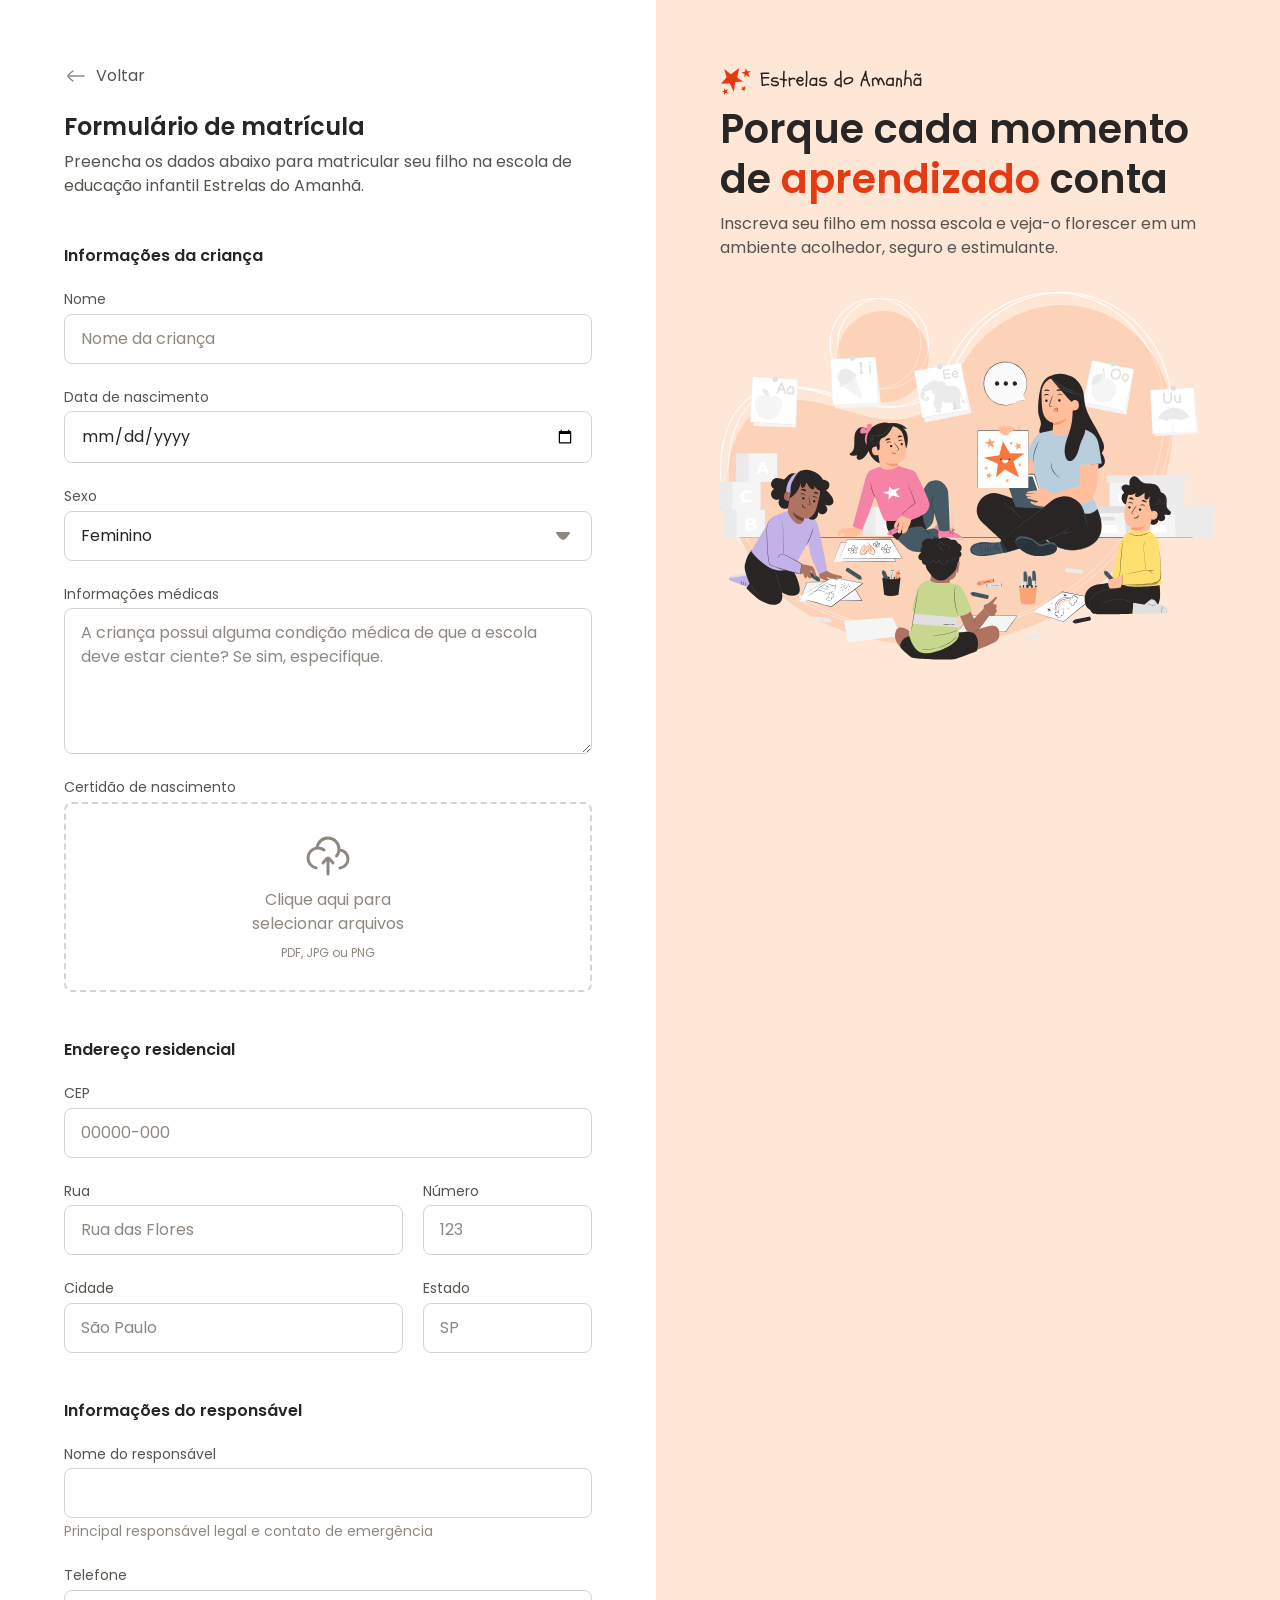
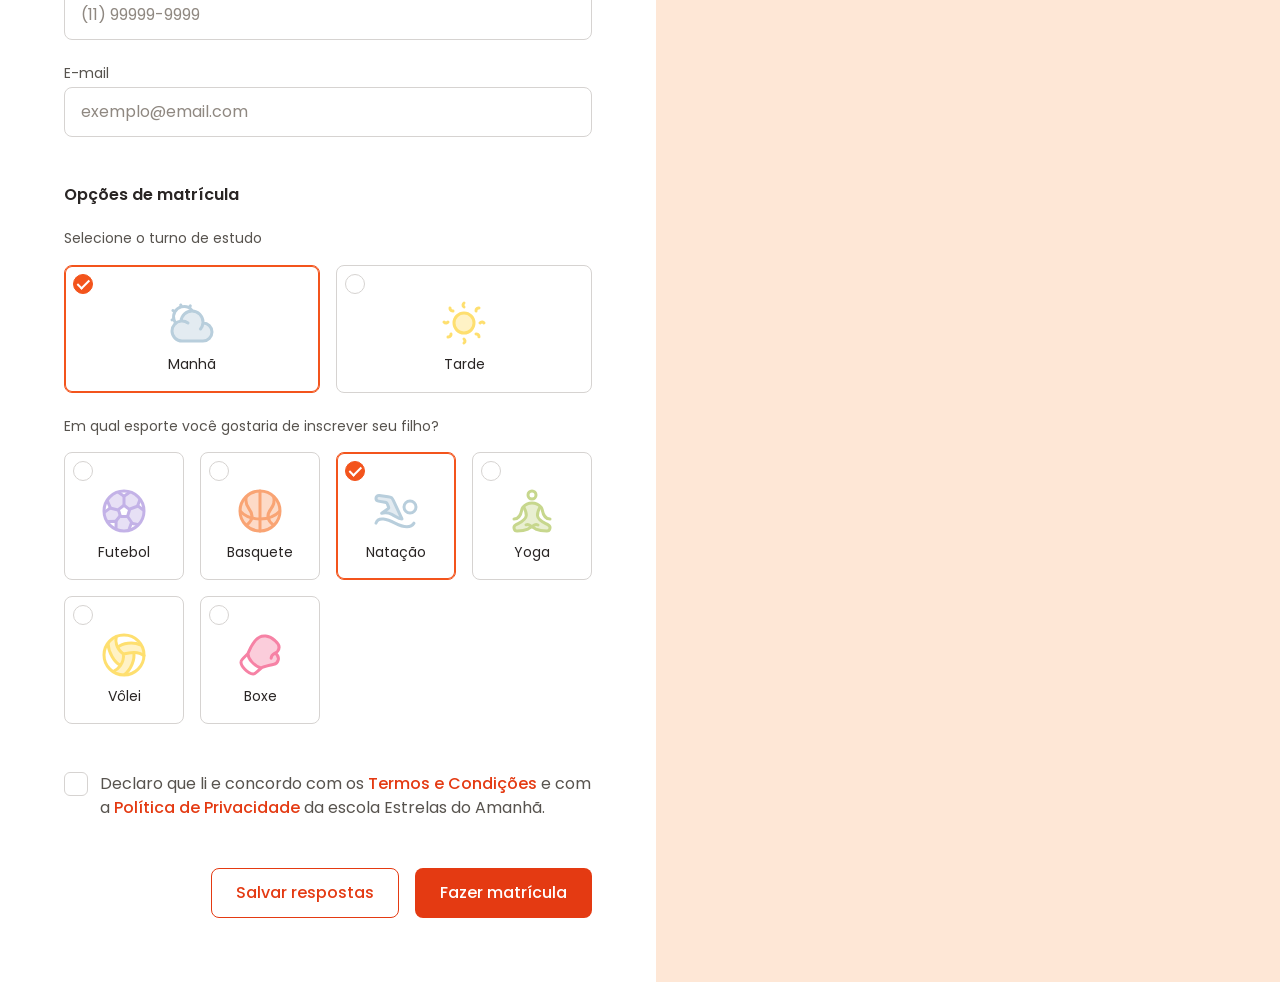
==== commit f363b2a6: "Integra formulário de matrícula concluído (#6) Conclui opções de matrícula, termos, ações locais e r" ====
--- a/index.html
+++ b/index.html
@@ -5,21 +5,21 @@
     <link rel="preconnect" href="https://fonts.gstatic.com" crossorigin />
     <meta charset="UTF-8" />
     <meta name="viewport" content="width=device-width, initial-scale=1.0" />
-    <title>Estrelas do amanhã</title>
+    <title>Formulário de matrícula | Estrelas do Amanhã</title>
     <link rel="stylesheet" href="styles/index.css" />
     <link
-      href="https://fonts.googleapis.com/css2?family=Archivo:ital,wght@0,100..900;1,100..900&family=Poppins&family=Roboto+Condensed:ital,wght@0,100..900;1,100..900&display=swap"
+      href="https://fonts.googleapis.com/css2?family=Poppins:wght@400;500;600;700&display=swap"
       rel="stylesheet"
     />
   </head>
   <body>
     <div id="app">
-      <main>
+      <main id="inicio">
         <div class="main-container">
-          <div class="back">
+          <a class="back" href="#apresentacao">
             <img src="pictures/icons/arrow-left-02.svg" alt="" />
             <span>Voltar</span>
-          </div>
+          </a>
 
           <h1>Formulário de matrícula</h1>
           <p>
@@ -27,7 +27,7 @@
             educação infantil Estrelas do Amanhã.
           </p>
 
-          <form action="" method="post" enctype="multipart/form-data">
+          <form id="formulario-matricula" action="" method="post" enctype="multipart/form-data">
             <fieldset>
               <legend>Informações da criança</legend>
 
@@ -38,16 +38,18 @@
                   id="nome"
                   name="nome"
                   placeholder="Nome da criança"
+                  autocomplete="off"
+                  required
                 />
               </div>
 
               <div class="input-wrapper">
-                <label for="nome">Data de nascimento</label>
-                <input type="date" id="nome" name="nome" lang="pt-BR" />
+                <label for="nascimento">Data de nascimento</label>
+                <input type="date" id="nascimento" name="nascimento" required />
               </div>
 
               <div class="select-wrapper">
-                <label for="nome">Sexo</label>
+                <label for="sexo">Sexo</label>
                 <select name="sexo" id="sexo">
                   <option value="feminino">Feminino</option>
                   <option value="masculino">Masculino</option>
@@ -55,34 +57,26 @@
               </div>
 
               <div class="textarea-wrapper">
-                <label for="nome">Informações médicas</label>
+                <label for="info-medic">Informações médicas</label>
                 <textarea
                   name="info-medic"
                   id="info-medic"
                   maxlength="900"
                   cols="30"
-                  rows="10"
-                  placeholder="a criança possui alguma condição medica que a escola deve ficar ciente? se sim, expecifique"
+                  rows="5"
+                  placeholder="A criança possui alguma condição médica de que a escola deve estar ciente? Se sim, especifique."
                 ></textarea>
               </div>
 
               <div class="file-wrapper">
-                <label for="nome">Certidão de nascimento</label>
+                <label for="upload-foto">Certidão de nascimento</label>
                 <div class="gropzone">
-                  <label
-                    class="upload-css"
-                    for="upload-foto"
-                    title="Clique aqui para enviar!"
-                    >Escolher arquivos</label
-                  >
-                  <input type="file" id="upload-foto" name="nome" multiple />
-                  <img
-                    src="pictures/icons/cloud-upload.svg"
-                    alt=""
-                    title="Clique aqui para enviar!"
-                  />
-                  <p>Clique aqui para selecionar arquivos</p>
-                </div>
+                  <input type="file" id="upload-foto" name="certidao" accept=".pdf,.jpg,.jpeg,.png" multiple aria-describedby="upload-ajuda arquivos-selecionados" />
+                  <img src="pictures/icons/cloud-upload.svg" alt="" width="48" height="48" />
+                  <p>Clique aqui para<br />selecionar arquivos</p>
+                  <small id="upload-ajuda">PDF, JPG ou PNG</small>
+                </div>
+                <small id="arquivos-selecionados" role="status"></small>
               </div>
             </fieldset>
 
@@ -90,112 +84,224 @@
               <legend>Endereço residencial</legend>
               <div class="input-wrapper">
                 <label for="cep">CEP</label>
-                <input type="text" id="cep" name="cep" />
-              </div>
-
-              <div class="flex flex-1">
+                <input type="text" id="cep" name="cep" inputmode="numeric" autocomplete="postal-code" placeholder="00000-000" pattern="[0-9]{5}-?[0-9]{3}" title="Informe oito números, com ou sem hífen." required />
+              </div>
+
+              <div class="flex">
                 <div class="input-wrapper">
-                  <label for="cidade">Rua</label>
+                  <label for="rua">Rua</label>
                   <input
                     type="text"
-                    id="cidade"
-                    name="cidade"
-                    value="Rua das Flores"
-                    disabled
+                    id="rua"
+                    name="rua"
+                    placeholder="Rua das Flores"
+                    autocomplete="address-line1"
+                    required
                   />
                 </div>
 
                 <div class="input-wrapper">
                   <label for="numero">Número</label>
-                  <input type="text" id="numero" name="numero" />
-                </div>
-              </div>
-              <div class="flex flex-2">
+                  <input type="text" id="numero" name="numero" placeholder="123" required />
+                </div>
+              </div>
+              <div class="flex">
                 <div class="input-wrapper">
                   <label for="cidade">Cidade</label>
                   <input
                     type="text"
                     id="cidade"
                     name="cidade"
-                    value="São Paulo"
-                    disabled
+                    placeholder="São Paulo"
+                    autocomplete="address-level2"
+                    required
                   />
                 </div>
 
                 <div class="input-wrapper">
                   <label for="estado">Estado</label>
-                  <input type="text" id="estado" name="estado" />
-                </div>
-              </div>
-
-              <fieldset class="guardian">
-                <legend>Informações do responsável</legend>
-
-                <div class="input-wrapper">
-                  <label for="guardian">Nome do responsável</label>
-                  <input type="text" name="guardian" id="guardian" />
-                  <small
-                    >Principal responsável legal e contato de emergência</small
-                  >
-                </div>
-
-                <div class="input-wrapper">
-                  <label for="telfone">Telefone</label>
-                  <input type="tel" name="telfone" id="telfone" required />
-                </div>
-
-                <div class="input-wrapper">
-                  <label for="email">E-mail</label>
-                  <input type="email" name="email" id="email" required />
-                  <div class="error">
-                    <img src="pictures/icons/alert-circle.svg" alt="" />
-                    <span>Insira um e-mail válido</span>
-                  </div>
+                  <input type="text" id="estado" name="estado" autocomplete="address-level1" placeholder="SP" maxlength="2" pattern="[A-Za-z]{2}" title="Informe a sigla do estado com duas letras." required />
+                </div>
+              </div>
+
+            </fieldset>
+
+            <fieldset class="guardian">
+              <legend>Informações do responsável</legend>
+
+              <div class="input-wrapper">
+                <label for="guardian">Nome do responsável</label>
+                <input type="text" name="responsavel" id="guardian" autocomplete="name" aria-describedby="responsavel-ajuda" required />
+                <small id="responsavel-ajuda"
+                  >Principal responsável legal e contato de emergência</small
+                >
+              </div>
+
+              <div class="input-wrapper">
+                <label for="telefone">Telefone</label>
+                <input type="tel" name="telefone" id="telefone" autocomplete="tel" placeholder="(11) 99999-9999" pattern="\+?[0-9\(\) .\-]{10,20}" title="Informe um telefone com DDD." required />
+              </div>
+
+              <div class="input-wrapper">
+                <label for="email">E-mail</label>
+                <input type="email" name="email" id="email" autocomplete="email" placeholder="exemplo@email.com" aria-describedby="email-erro" required />
+                <div class="error" id="email-erro">
+                  <img src="pictures/icons/alert-circle.svg" alt="" />
+                  <span>Insira um e-mail válido</span>
+                </div>
+              </div>
+            </fieldset>
+
+            <fieldset class="enroll-options">
+              <legend>Opções de matrícula</legend>
+
+              <fieldset class="option-group">
+                <legend>Selecione o turno de estudo</legend>
+                <div class="radio-wrapper shifts">
+                  <label class="radio-inner" for="morning">
+                    <input type="radio" name="turno" id="morning" value="manha" checked required />
+                    <span class="radio-image" aria-hidden="true"></span>
+                    <img src="pictures/icons/sun-cloud-02.svg" alt="" width="48" height="48" />
+                    <span>Manhã</span>
+                  </label>
+                  <label class="radio-inner" for="afternoon">
+                    <input type="radio" name="turno" id="afternoon" value="tarde" />
+                    <span class="radio-image" aria-hidden="true"></span>
+                    <img src="pictures/icons/sun-02.svg" alt="" width="48" height="48" />
+                    <span>Tarde</span>
+                  </label>
                 </div>
               </fieldset>
 
-              <fieldset class="enroll-options">
-                <legend>Opções de matrícula</legend>
-
-                <div class="input-wrapper">
-                  <label>Selecione o turno de estudo</label>
-
-                  <div class="radio-wrapper">
-                    <div class="radio-inner">
-                      <div class="radio-image"></div>
-                      <input type="radio" name="study-shift" id="morning" value="morning">
-                      <img src="pictures/icons/sun-cloud-02.svg" alt="">
-                      <label for="morning">Manhã</label>
-                    </div>
-                  </div>
-                      <div class="radio-wrapper">
-                        <div class="radio-inner">
-                          <div class="radio-image"></div>
-                          <input type="radio" name="study-shift" id="evening" value="evening">
-                          <img src="pictures/icons/sun-02.svg" alt="">
-                          <label for="evening">Tarde</label>
-                        </div>
-                      </div>
+              <fieldset class="option-group">
+                <legend>Em qual esporte você gostaria de inscrever seu filho?</legend>
+                <div class="radio-wrapper sports">
+                  <label class="radio-inner" for="football">
+                    <input type="radio" name="esporte" id="football" value="futebol" required />
+                    <span class="radio-image" aria-hidden="true"></span>
+                    <img src="pictures/icons/football.svg" alt="" width="48" height="48" />
+                    <span>Futebol</span>
+                  </label>
+                  <label class="radio-inner" for="basketball">
+                    <input type="radio" name="esporte" id="basketball" value="basquete" />
+                    <span class="radio-image" aria-hidden="true"></span>
+                    <img src="pictures/icons/basketball-02.svg" alt="" width="48" height="48" />
+                    <span>Basquete</span>
+                  </label>
+                  <label class="radio-inner" for="swimming">
+                    <input type="radio" name="esporte" id="swimming" value="natacao" checked />
+                    <span class="radio-image" aria-hidden="true"></span>
+                    <img src="pictures/icons/swimming.svg" alt="" width="48" height="48" />
+                    <span>Natação</span>
+                  </label>
+                  <label class="radio-inner" for="yoga">
+                    <input type="radio" name="esporte" id="yoga" value="yoga" />
+                    <span class="radio-image" aria-hidden="true"></span>
+                    <img src="pictures/icons/yoga-02.svg" alt="" width="48" height="48" />
+                    <span>Yoga</span>
+                  </label>
+                  <label class="radio-inner" for="volleyball">
+                    <input type="radio" name="esporte" id="volleyball" value="volei" />
+                    <span class="radio-image" aria-hidden="true"></span>
+                    <img src="pictures/icons/volleyball.svg" alt="" width="48" height="48" />
+                    <span>Vôlei</span>
+                  </label>
+                  <label class="radio-inner" for="boxing">
+                    <input type="radio" name="esporte" id="boxing" value="boxe" />
+                    <span class="radio-image" aria-hidden="true"></span>
+                    <img src="pictures/icons/boxing-glove-01.svg" alt="" width="48" height="48" />
+                    <span>Boxe</span>
+                  </label>
                 </div>
               </fieldset>
             </fieldset>
+
+            <div class="terms-wrapper">
+              <input type="checkbox" id="termos" name="termos" required />
+              <span class="checkbox-image" aria-hidden="true"></span>
+              <label for="termos">Declaro que li e concordo com os <a href="#termos-dialog" data-dialog="termos-dialog">Termos e Condições</a> e com a <a href="#privacidade-dialog" data-dialog="privacidade-dialog">Política de Privacidade</a> da escola Estrelas do Amanhã.</label>
+            </div>
+
+            <div class="actions-wrapper">
+              <button class="button-secondary" type="button" id="salvar-respostas">Salvar respostas</button>
+              <button class="button-primary" type="submit" id="fazer-matricula" disabled>Fazer matrícula</button>
+            </div>
+            <p class="form-status" id="form-status" role="status" tabindex="-1"></p>
+            <noscript><p class="demo-note">Projeto demonstrativo. Ative o JavaScript para salvar um rascunho ou simular a matrícula; os dados não são enviados a uma escola.</p></noscript>
           </form>
         </div>
       </main>
 
-      <aside>
+      <aside id="apresentacao" aria-labelledby="titulo-apresentacao" tabindex="-1">
         <div class="aside-container">
           <header>
-            <img src="pictures/logo.svg" alt="" id="logo" />
-            <h2>Porque cada momento de <span>aprendizado</span> conta</h2>
+            <img src="pictures/logo.svg" alt="Estrelas do Amanhã" id="logo" />
+            <h2 id="titulo-apresentacao">Porque cada momento de <span>aprendizado</span> conta</h2>
             <p>
               Inscreva seu filho em nossa escola e veja-o florescer em um
               ambiente acolhedor, seguro e estimulante.
             </p>
-            <img src="pictures/Illustration.svg" alt="" id="Illustration" />
           </header>
+          <img src="pictures/Illustration.svg" alt="Professora e crianças em uma sala de aula." id="Illustration" width="496" height="368" />
         </div>
       </aside>
     </div>
+    <dialog id="termos-dialog" aria-labelledby="titulo-termos">
+      <h2 id="titulo-termos">Termos e Condições</h2>
+      <p>Este é um projeto de estudo de frontend. O preenchimento serve apenas para demonstração e não realiza uma matrícula em uma escola.</p>
+      <p>Utilize somente dados fictícios. Os termos de uma escola real precisariam ser definidos antes de disponibilizar este formulário para uso real.</p>
+      <form method="dialog"><button class="button-primary">Fechar</button></form>
+    </dialog>
+    <dialog id="privacidade-dialog" aria-labelledby="titulo-privacidade">
+      <h2 id="titulo-privacidade">Política de Privacidade</h2>
+      <p>Esta demonstração não envia os dados do formulário nem os arquivos selecionados para um servidor. Ao salvar respostas, um rascunho é baixado apenas no seu dispositivo.</p>
+      <p>O rascunho contém os campos preenchidos, mas não inclui os anexos. Use dados fictícios e evite inserir informações pessoais ou médicas reais.</p>
+      <form method="dialog"><button class="button-primary">Fechar</button></form>
+    </dialog>
+
+    <script>
+      // Interações locais da demonstração: não há backend ou envio de matrícula.
+      const formulario = document.querySelector("#formulario-matricula");
+      const aviso = document.querySelector("#form-status");
+      const nascimento = document.querySelector("#nascimento");
+      const hoje = new Date();
+      nascimento.max = `${hoje.getFullYear()}-${String(hoje.getMonth() + 1).padStart(2, "0")}-${String(hoje.getDate()).padStart(2, "0")}`;
+
+      document.querySelector("#upload-foto").addEventListener("change", (evento) => {
+        document.querySelector("#arquivos-selecionados").textContent =
+          Array.from(evento.target.files, (arquivo) => arquivo.name).join(", ");
+      });
+
+      document.querySelectorAll("[data-dialog]").forEach((link) => {
+        link.addEventListener("click", (evento) => {
+          evento.preventDefault();
+          document.getElementById(link.dataset.dialog).showModal();
+        });
+      });
+
+      document.querySelector("#salvar-respostas").addEventListener("click", () => {
+        const respostas = {};
+        new FormData(formulario).forEach((valor, nome) => {
+          if (!(valor instanceof File)) respostas[nome] = valor;
+        });
+        const arquivo = new Blob([JSON.stringify(respostas, null, 2)], { type: "application/json" });
+        const endereco = URL.createObjectURL(arquivo);
+        const link = document.createElement("a");
+        link.href = endereco;
+        link.download = "matricula-rascunho.json";
+        document.body.append(link);
+        link.click();
+        link.remove();
+        setTimeout(() => URL.revokeObjectURL(endereco), 1000);
+        aviso.textContent = "Rascunho baixado no seu dispositivo, sem os anexos. Nenhum dado foi enviado.";
+      });
+
+      formulario.addEventListener("submit", (evento) => {
+        evento.preventDefault();
+        aviso.textContent = "Formulário validado! Esta é uma demonstração: nenhuma matrícula foi enviada e os dados continuam nesta página.";
+        aviso.focus();
+      });
+      document.querySelector("#fazer-matricula").disabled = false;
+    </script>
   </body>
 </html>
